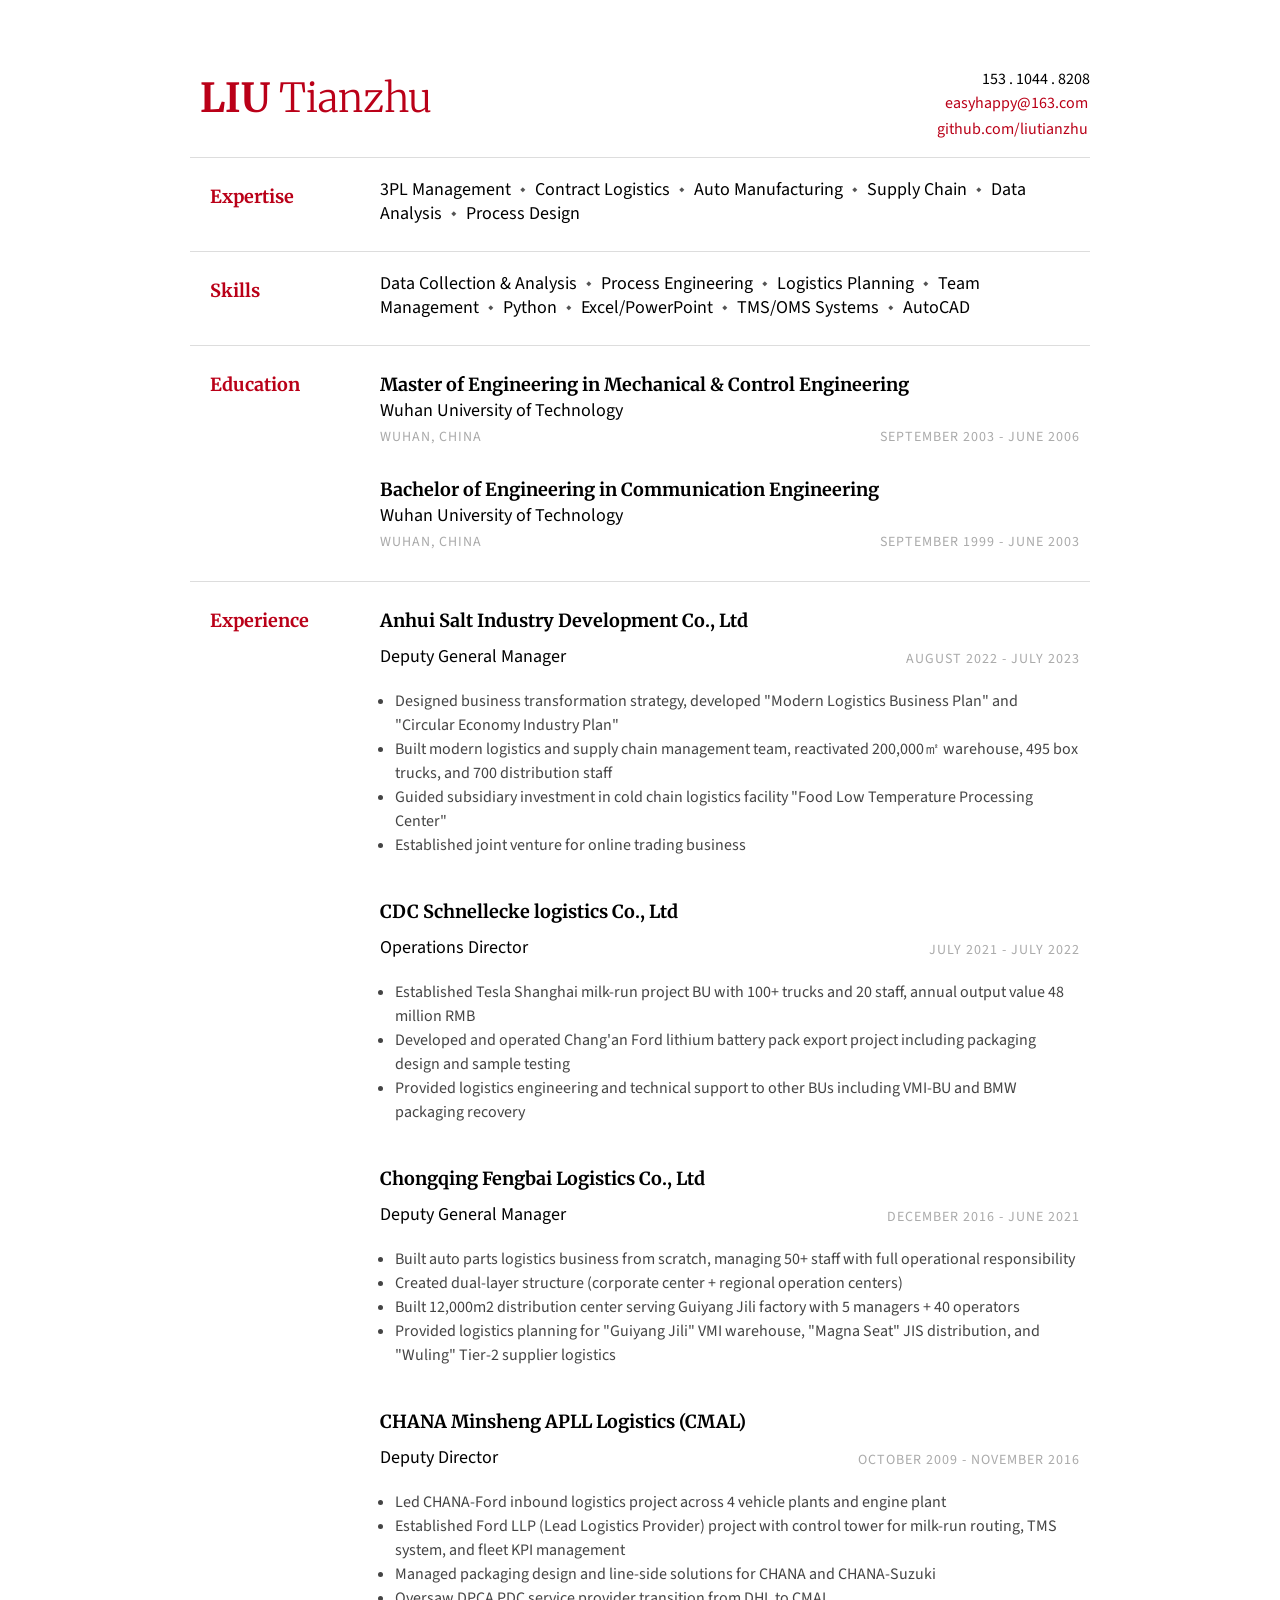
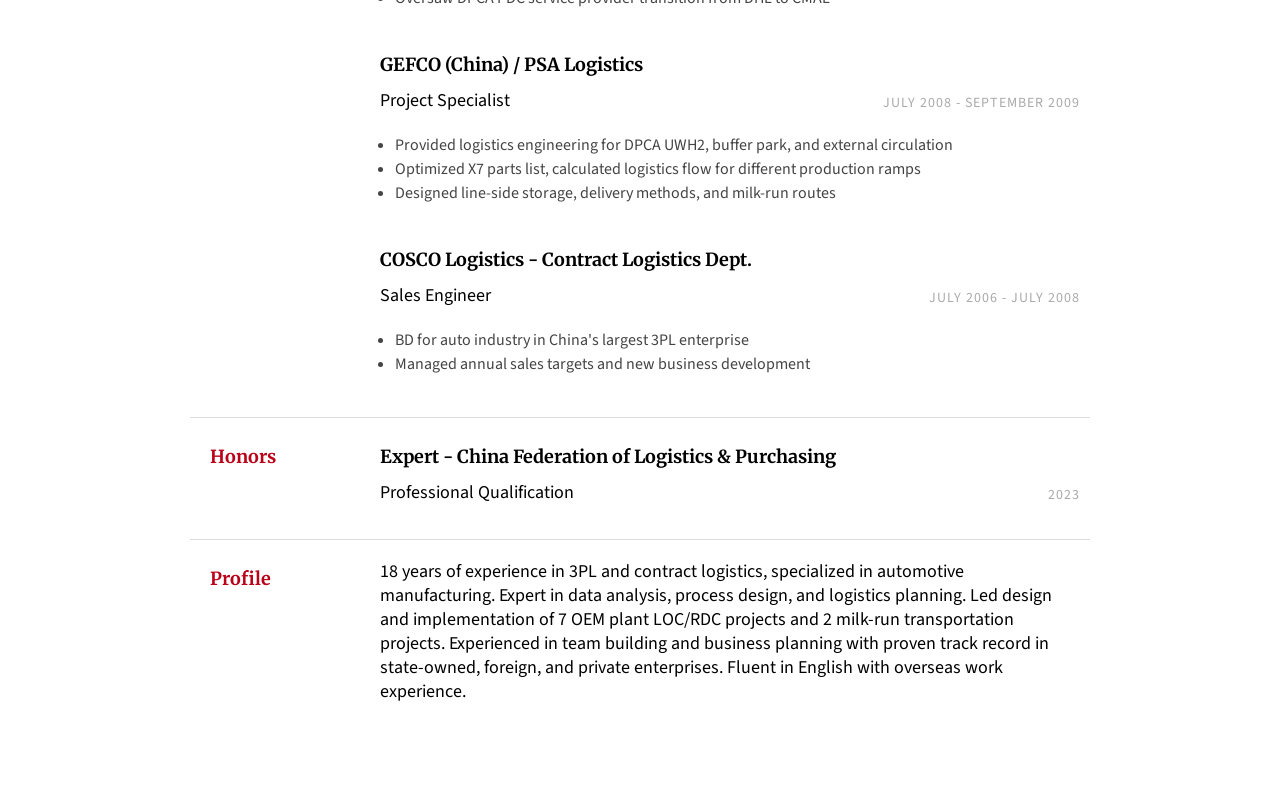
==== resume/index.html @ 6e8c2e57 "✨ 添加基于nuterian/resume模板的简历页面 - 采用双栏布局设计(150px左栏 + 80%右栏) - 深红色(#ba0018)主题色 - 使用Merriweather + Source" ====
<!doctype html>
<html lang="zh-CN">

<head>
    <meta charset="UTF-8">
    <title>LIU Tianzhu - Resume</title>
    <link rel="stylesheet" href="style.css">
    <link href="https://fonts.googleapis.com/css?family=Merriweather:300,400,700|Source+Sans+Pro:400,400i"
        rel="stylesheet">
</head>

<body>
    <div class="page">
        <!-- 姓名和联系方式 -->
        <div class="section row">
            <h1 class="col"><span style="font-weight:700">LIU</span> Tianzhu</h1>
            <div class="contact-info col-right">
                <div>153 . 1044 . 8208</div>
                <div><a href="mailto:easyhappy@163.com">easyhappy@163.com</a></div>
                <div><a href="https://github.com/liutianzhu">github.com/liutianzhu</a></div>
            </div>
        </div>

        <!-- 专业领域 -->
        <div class="section row">
            <h2 class="col">Expertise</h2>
            <div class="section-text col-right">
                <span class="key">3PL Management</span>
                <span class="key">Contract Logistics</span>
                <span class="key">Auto Manufacturing</span>
                <span class="key">Supply Chain</span>
                <span class="key">Data Analysis</span>
                <span class="key">Process Design</span>
            </div>
        </div>

        <!-- 技能 -->
        <div class="section row">
            <h2 class="col">Skills</h2>
            <div class="section-text col-right">
                <span class="key">Data Collection & Analysis</span>
                <span class="key">Process Engineering</span>
                <span class="key">Logistics Planning</span>
                <span class="key">Team Management</span>
                <span class="key">Python</span>
                <span class="key">Excel/PowerPoint</span>
                <span class="key">TMS/OMS Systems</span>
                <span class="key">AutoCAD</span>
            </div>
        </div>

        <!-- 教育背景 -->
        <div class="section row">
            <h2 class="col">Education</h2>
            <div class="section-text col-right">
                <h3><span class="emph">Master of Engineering</span> in Mechanical & Control Engineering</h3>
                <div>Wuhan University of Technology</div>
                <div class="row">
                    <div class="col light">Wuhan, China</div>
                    <div class="col-right light">September 2003 - June 2006</div>
                </div>
            </div>
            <div class="section-text col-right">
                <h3><span class="emph">Bachelor of Engineering</span> in Communication Engineering</h3>
                <div>Wuhan University of Technology</div>
                <div class="row">
                    <div class="col light">Wuhan, China</div>
                    <div class="col-right light">September 1999 - June 2003</div>
                </div>
            </div>
        </div>

        <!-- 工作经历 -->
        <div class="section row">
            <h2 class="col">Experience</h2>
            
            <div class="section-text col-right">
                <div class="row">
                    <div class="col">
                        <h3>Anhui Salt Industry Development Co., Ltd</h3>
                    </div>
                </div>
                <div class="row subsection">
                    <div class="emph col">Deputy General Manager</div>
                    <div class="col-right light">August 2022 - July 2023</div>
                </div>
                <ul class="desc">
                    <li>Designed business transformation strategy, developed "Modern Logistics Business Plan" and "Circular Economy Industry Plan"</li>
                    <li>Built modern logistics and supply chain management team, reactivated 200,000㎡ warehouse, 495 box trucks, and 700 distribution staff</li>
                    <li>Guided subsidiary investment in cold chain logistics facility "Food Low Temperature Processing Center"</li>
                    <li>Established joint venture for online trading business</li>
                </ul>
            </div>

            <div class="section-text col-right">
                <div class="row">
                    <div class="col">
                        <h3>CDC Schnellecke logistics Co., Ltd</h3>
                    </div>
                </div>
                <div class="row subsection">
                    <div class="emph col">Operations Director</div>
                    <div class="col-right light">July 2021 - July 2022</div>
                </div>
                <ul class="desc">
                    <li>Established Tesla Shanghai milk-run project BU with 100+ trucks and 20 staff, annual output value 48 million RMB</li>
                    <li>Developed and operated Chang'an Ford lithium battery pack export project including packaging design and sample testing</li>
                    <li>Provided logistics engineering and technical support to other BUs including VMI-BU and BMW packaging recovery</li>
                </ul>
            </div>

            <div class="section-text col-right">
                <div class="row">
                    <div class="col">
                        <h3>Chongqing Fengbai Logistics Co., Ltd</h3>
                    </div>
                </div>
                <div class="row subsection">
                    <div class="emph col">Deputy General Manager</div>
                    <div class="col-right light">December 2016 - June 2021</div>
                </div>
                <ul class="desc">
                    <li>Built auto parts logistics business from scratch, managing 50+ staff with full operational responsibility</li>
                    <li>Created dual-layer structure (corporate center + regional operation centers)</li>
                    <li>Built 12,000m2 distribution center serving Guiyang Jili factory with 5 managers + 40 operators</li>
                    <li>Provided logistics planning for "Guiyang Jili" VMI warehouse, "Magna Seat" JIS distribution, and "Wuling" Tier-2 supplier logistics</li>
                </ul>
            </div>

            <div class="section-text col-right">
                <div class="row">
                    <div class="col">
                        <h3>CHANA Minsheng APLL Logistics (CMAL)</h3>
                    </div>
                </div>
                <div class="row subsection">
                    <div class="emph col">Deputy Director</div>
                    <div class="col-right light">October 2009 - November 2016</div>
                </div>
                <ul class="desc">
                    <li>Led CHANA-Ford inbound logistics project across 4 vehicle plants and engine plant</li>
                    <li>Established Ford LLP (Lead Logistics Provider) project with control tower for milk-run routing, TMS system, and fleet KPI management</li>
                    <li>Managed packaging design and line-side solutions for CHANA and CHANA-Suzuki</li>
                    <li>Oversaw DPCA PDC service provider transition from DHL to CMAL</li>
                </ul>
            </div>

            <div class="section-text col-right">
                <div class="row">
                    <div class="col">
                        <h3>GEFCO (China) / PSA Logistics</h3>
                    </div>
                </div>
                <div class="row subsection">
                    <div class="emph col">Project Specialist</div>
                    <div class="col-right light">July 2008 - September 2009</div>
                </div>
                <ul class="desc">
                    <li>Provided logistics engineering for DPCA UWH2, buffer park, and external circulation</li>
                    <li>Optimized X7 parts list, calculated logistics flow for different production ramps</li>
                    <li>Designed line-side storage, delivery methods, and milk-run routes</li>
                </ul>
            </div>

            <div class="section-text col-right">
                <div class="row">
                    <div class="col">
                        <h3>COSCO Logistics - Contract Logistics Dept.</h3>
                    </div>
                </div>
                <div class="row subsection">
                    <div class="emph col">Sales Engineer</div>
                    <div class="col-right light">July 2006 - July 2008</div>
                </div>
                <ul class="desc">
                    <li>BD for auto industry in China's largest 3PL enterprise</li>
                    <li>Managed annual sales targets and new business development</li>
                </ul>
            </div>
        </div>

        <!-- 荣誉奖项 -->
        <div class="section row">
            <h2 class="col">Honors</h2>
            <div class="section-text col-right">
                <div class="row">
                    <div class="col">
                        <h3>Expert - China Federation of Logistics & Purchasing</h3>
                    </div>
                </div>
                <div class="row subsection">
                    <div class="emph col">Professional Qualification</div>
                    <div class="col-right light">2023</div>
                </div>
            </div>
        </div>

        <!-- 个人简述 -->
        <div class="section row">
            <h2 class="col">Profile</h2>
            <div class="section-text col-right">
                18 years of experience in 3PL and contract logistics, specialized in automotive manufacturing. 
                Expert in data analysis, process design, and logistics planning. Led design and implementation 
                of 7 OEM plant LOC/RDC projects and 2 milk-run transportation projects. Experienced in team 
                building and business planning with proven track record in state-owned, foreign, and private 
                enterprises. Fluent in English with overseas work experience.
            </div>
        </div>

    </div>
</body>
</html>
---- resume/style.css ----
body { margin: 0;
      padding: 0;
      background-color: #fff;
      font-size: 12px;
      font-family: 'Source Sans Pro', sans-serif;
      -webkit-font-smoothing: subpixel-antialiased;
}
* { box-sizing: border-box;
    -moz-box-sizing: border-box;
}

/*
 Primary Rules
*/
h1 { font-weight: 300;
     margin: 5px 0 0;
     font-size: 40px;
     color:#ba0018;
     padding: 0 10px 10px;
     border-radius:2px;
    font-family: 'Merriweather', serif;
}
h2 { color: #ba0018;
     width: 150px;
     font-size: 18px;
     padding-left: 20px;
     padding-top: 12px;
     font-weight:700;
     font-family: 'Merriweather', serif;
}
h3 { font-size: 18px;
     font-weight: bold;
     margin-bottom: 0;
     line-height: 28px;
     font-family: 'Merriweather', serif;
}
h2, h3 { margin-top: 5px }
a { color: #ba0018;
    display: inline-block;
    text-decoration: none;
    padding:2px 4px;
    border-radius:2px;
    margin-right:-2px;
}
a:hover {
  background-color:#ba0018;
  color:#fff;
}
.key:first-child { margin-left: 0 }
.key { margin: 0 10px;
       position: relative;
}
.key::before { content: '◆';
               position: absolute;
               left: -15px;
               color: #555;
               font-size: 7pt;
}
.key:first-child::before { content: '' }
.section { border-bottom: 1px solid #ddd;
           padding: 10px 0 15px;
}
.section:last-child { border: none }
.section-text { width: 80%;
                font-size: 18px;
                line-height: 24px;
                margin: 10px 0 10px;
                padding: 0 10px;
}
.subsection { margin: 10px 0 5px }
.desc { font-size: 16px; font-family: 'Source Sans Pro', sans-serif; color:#444;}
.contact-info { font-size: 16px;
                text-align: right;
}
.light { color: #aaa;letter-spacing:1px;
         font-size: 14px;
         line-height:28px;
         font-family: 'Source Sans Pro', sans-serif;
         text-transform:uppercase;
}
ul{
  padding-left:15px;
}

ul.skills{
  float:left;
  width:30%;
  padding-left:0px;
  margin: 0 20px 0 0;
}

ul.skills li{
  list-style: none;
  font-size:16px;
  margin-bottom:10px;
}

ul.skills li:last-child{
  margin:0;
}

/*
 Float Rules
*/
.row:before, .row:after { content: "";
                          display: table;
}
.row:after { clear: both }
.col { float: left }
.col-right { float: right }

/*
 Page Rules
*/
.page { width: 1000px;
        min-height: 29.7cm;
        margin: 1cm auto;

        background: white;
        padding: 20px 50px;
}
.subpage { padding: 1cm;
           border: 1px red solid;
           height: 297mm;
}

@page { size: A4;
        margin: 0;
}

@media print {
    .page { margin: 0;
            border: initial;
            border-radius: initial;
            width: initial;
            min-height: initial;
            box-shadow: initial;
            background: initial;
            page-break-after: always;
    }
    .page-break{
      page-break-before: always;
      padding-top:30px;
    }

    body { font-size: 12pt;}
    h1{
      font-size: 23pt;
    }

    h2{
      font-size:10pt;
      width: 3cm;
      padding-left: 10px;
    }

    h3 { font-size: 10pt; line-height:11pt}

    .section-text { font-size: 9pt; line-height: 14pt; }

    .light { font-size: 7.5pt; line-height:12pt; color:#ddd; }
    
    .page { width: 21cm }
    ul {margin:5px 0 0}
    .section { padding: 5px 0 8px }
    .section-text { width: 15cm; margin: 5px 0 5px;}
    .subsection { margin: 5px 0 0 }
    .desc { font-size: 9pt }
    
    .contact-info { font-size: 9pt}
    
    ul.skills{margin: 0 10px 0 0;}
    ul.skills li{ font-size: 9pt; margin-bottom:0}

}
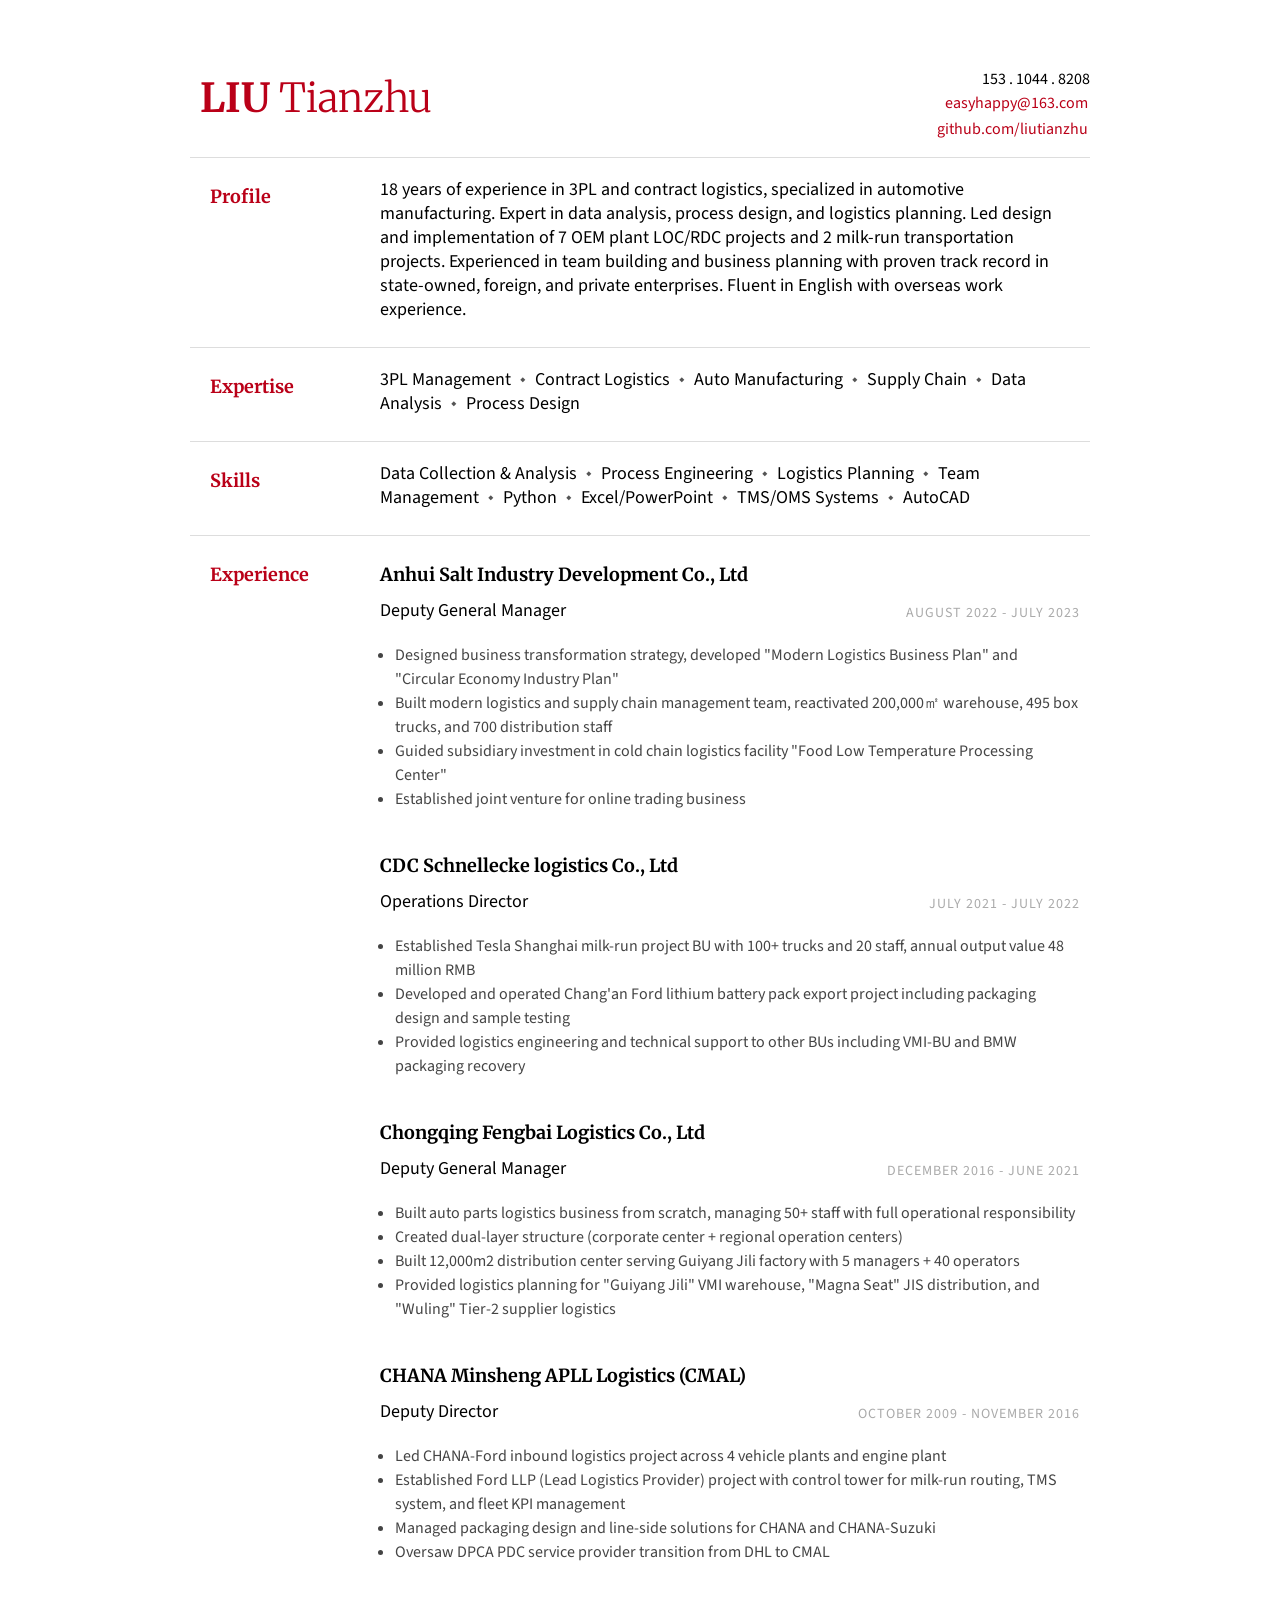
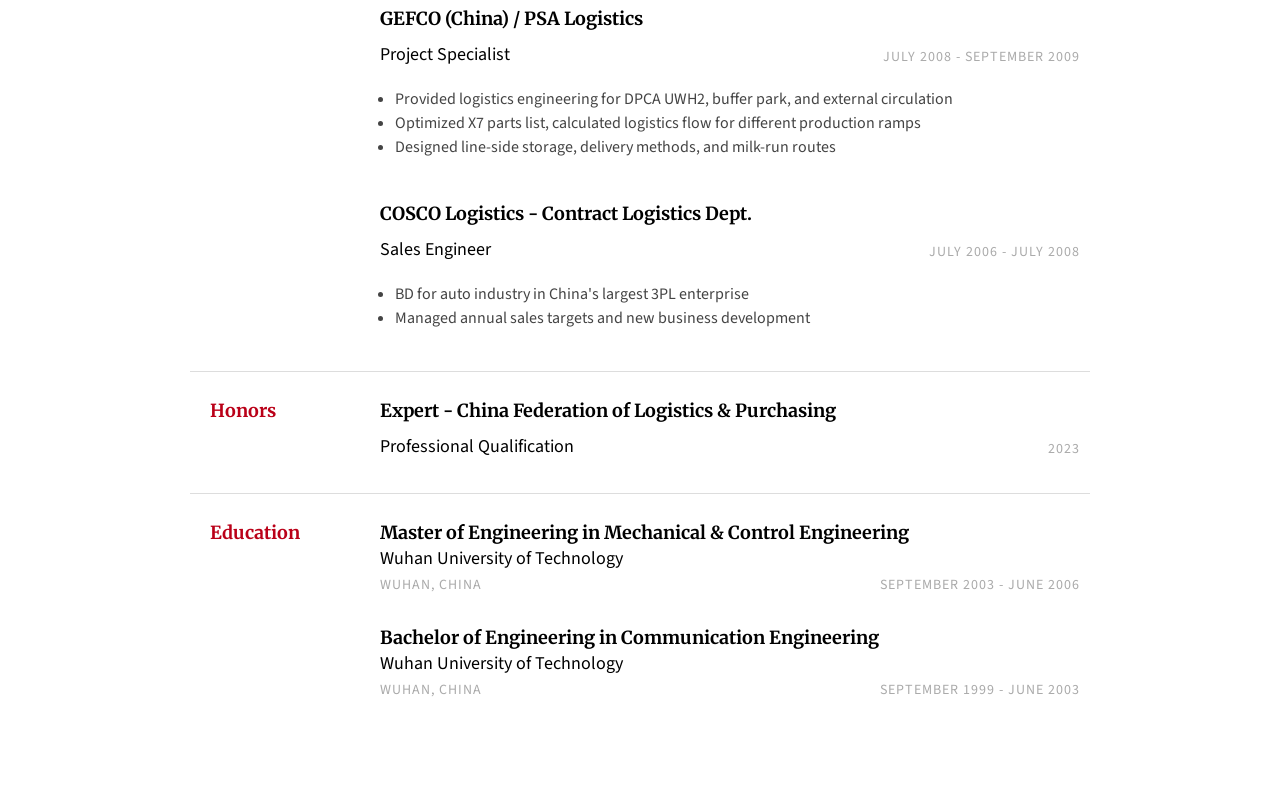
==== commit bb68de22: "📄 调整简历内容顺序: Profile移到前面, Education移到最后" ====
--- a/resume/index.html
+++ b/resume/index.html
@@ -18,6 +18,18 @@
                 <div>153 . 1044 . 8208</div>
                 <div><a href="mailto:easyhappy@163.com">easyhappy@163.com</a></div>
                 <div><a href="https://github.com/liutianzhu">github.com/liutianzhu</a></div>
+            </div>
+        </div>
+
+        <!-- 个人简述 - 移动到第一段 -->
+        <div class="section row">
+            <h2 class="col">Profile</h2>
+            <div class="section-text col-right">
+                18 years of experience in 3PL and contract logistics, specialized in automotive manufacturing. 
+                Expert in data analysis, process design, and logistics planning. Led design and implementation 
+                of 7 OEM plant LOC/RDC projects and 2 milk-run transportation projects. Experienced in team 
+                building and business planning with proven track record in state-owned, foreign, and private 
+                enterprises. Fluent in English with overseas work experience.
             </div>
         </div>
 
@@ -49,27 +61,6 @@
             </div>
         </div>
 
-        <!-- 教育背景 -->
-        <div class="section row">
-            <h2 class="col">Education</h2>
-            <div class="section-text col-right">
-                <h3><span class="emph">Master of Engineering</span> in Mechanical & Control Engineering</h3>
-                <div>Wuhan University of Technology</div>
-                <div class="row">
-                    <div class="col light">Wuhan, China</div>
-                    <div class="col-right light">September 2003 - June 2006</div>
-                </div>
-            </div>
-            <div class="section-text col-right">
-                <h3><span class="emph">Bachelor of Engineering</span> in Communication Engineering</h3>
-                <div>Wuhan University of Technology</div>
-                <div class="row">
-                    <div class="col light">Wuhan, China</div>
-                    <div class="col-right light">September 1999 - June 2003</div>
-                </div>
-            </div>
-        </div>
-
         <!-- 工作经历 -->
         <div class="section row">
             <h2 class="col">Experience</h2>
@@ -195,15 +186,24 @@
             </div>
         </div>
 
-        <!-- 个人简述 -->
-        <div class="section row">
-            <h2 class="col">Profile</h2>
-            <div class="section-text col-right">
-                18 years of experience in 3PL and contract logistics, specialized in automotive manufacturing. 
-                Expert in data analysis, process design, and logistics planning. Led design and implementation 
-                of 7 OEM plant LOC/RDC projects and 2 milk-run transportation projects. Experienced in team 
-                building and business planning with proven track record in state-owned, foreign, and private 
-                enterprises. Fluent in English with overseas work experience.
+        <!-- 教育背景 - 移动到最后 -->
+        <div class="section row">
+            <h2 class="col">Education</h2>
+            <div class="section-text col-right">
+                <h3><span class="emph">Master of Engineering</span> in Mechanical & Control Engineering</h3>
+                <div>Wuhan University of Technology</div>
+                <div class="row">
+                    <div class="col light">Wuhan, China</div>
+                    <div class="col-right light">September 2003 - June 2006</div>
+                </div>
+            </div>
+            <div class="section-text col-right">
+                <h3><span class="emph">Bachelor of Engineering</span> in Communication Engineering</h3>
+                <div>Wuhan University of Technology</div>
+                <div class="row">
+                    <div class="col light">Wuhan, China</div>
+                    <div class="col-right light">September 1999 - June 2003</div>
+                </div>
             </div>
         </div>
 
